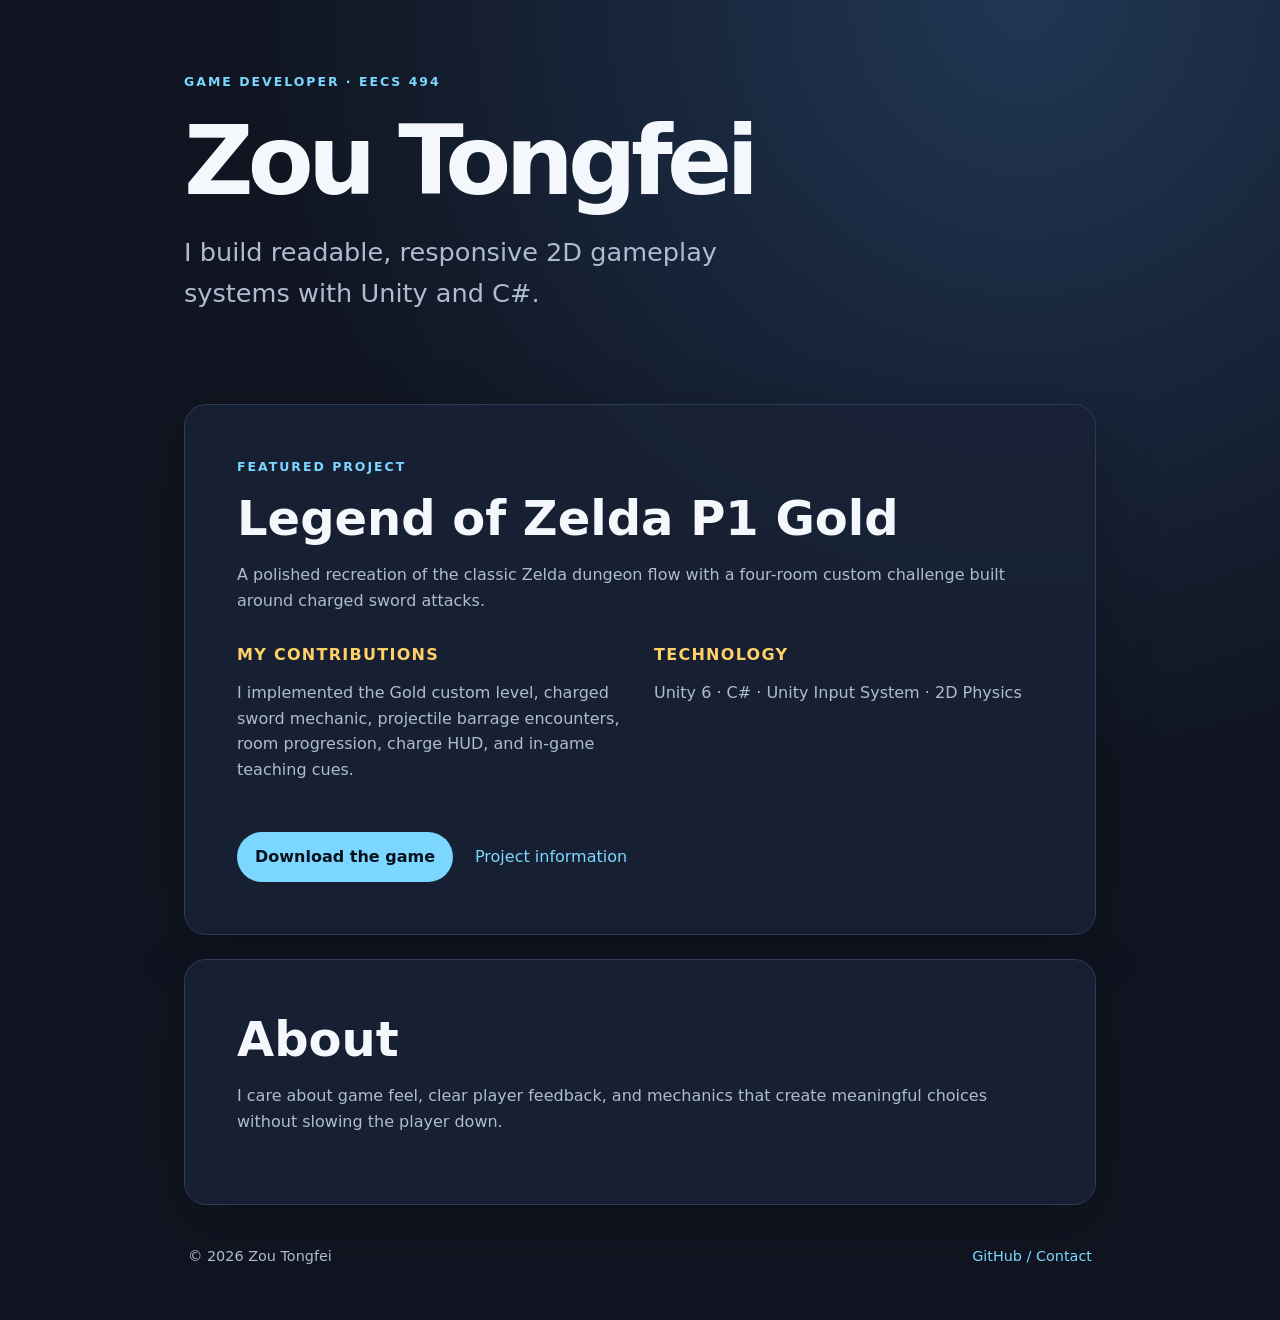
==== index.html @ 02316eb8 "Create Zelda P1 Gold portfolio site" ====
<!doctype html>
<html lang="en">
<head>
  <meta charset="utf-8">
  <meta name="viewport" content="width=device-width, initial-scale=1">
  <title>Zou Tongfei | Game Developer</title>
  <link rel="stylesheet" href="style.css">
</head>
<body>
  <main class="page">
    <header class="hero">
      <p class="eyebrow">GAME DEVELOPER · EECS 494</p>
      <h1>Zou Tongfei</h1>
      <p class="intro">I build readable, responsive 2D gameplay systems with Unity and C#.</p>
    </header>

    <section class="project">
      <p class="eyebrow">FEATURED PROJECT</p>
      <h2>Legend of Zelda P1 Gold</h2>
      <p>A polished recreation of the classic Zelda dungeon flow with a four-room custom challenge built around charged sword attacks.</p>
      <div class="grid">
        <div>
          <h3>My contributions</h3>
          <p>I implemented the Gold custom level, charged sword mechanic, projectile barrage encounters, room progression, charge HUD, and in-game teaching cues.</p>
        </div>
        <div>
          <h3>Technology</h3>
          <p>Unity 6 · C# · Unity Input System · 2D Physics</p>
        </div>
      </div>
      <div class="actions">
        <a class="button" href="https://github.com/yYuanDaD/zelda-p1-gold-build/releases">Download the game</a>
        <a class="text-link" href="https://github.com/yYuanDaD">Project information</a>
      </div>
    </section>

    <section class="about">
      <h2>About</h2>
      <p>I care about game feel, clear player feedback, and mechanics that create meaningful choices without slowing the player down.</p>
    </section>

    <footer>
      <span>© 2026 Zou Tongfei</span>
      <a href="https://github.com/yYuanDaD">GitHub / Contact</a>
    </footer>
  </main>
</body>
</html>
---- style.css ----
:root {
  color-scheme: dark;
  --bg: #101521;
  --panel: #182235;
  --line: #2d3b56;
  --text: #f4f7fb;
  --muted: #aebbd0;
  --accent: #7bd7ff;
  --accent-2: #ffd166;
}

* { box-sizing: border-box; }
body {
  margin: 0;
  background: radial-gradient(circle at 80% 0%, #203654 0, var(--bg) 46%);
  color: var(--text);
  font-family: Inter, ui-sans-serif, system-ui, -apple-system, "Segoe UI", sans-serif;
  line-height: 1.6;
}
.page { max-width: 960px; margin: 0 auto; padding: 72px 24px 36px; }
.hero { max-width: 700px; padding-bottom: 72px; }
.eyebrow { color: var(--accent); font-size: .78rem; font-weight: 800; letter-spacing: .16em; margin: 0 0 14px; }
h1, h2, h3 { line-height: 1.15; margin: 0 0 16px; }
h1 { font-size: clamp(3rem, 9vw, 6rem); letter-spacing: -.06em; }
h2 { font-size: clamp(2rem, 4vw, 3rem); }
h3 { color: var(--accent-2); font-size: 1rem; text-transform: uppercase; letter-spacing: .08em; }
p { color: var(--muted); margin: 0 0 18px; }
.intro { font-size: clamp(1.2rem, 2vw, 1.6rem); max-width: 600px; }
.project, .about { background: rgba(24, 34, 53, .88); border: 1px solid var(--line); border-radius: 22px; padding: clamp(24px, 5vw, 52px); margin-bottom: 24px; box-shadow: 0 18px 60px rgba(0,0,0,.22); }
.grid { display: grid; grid-template-columns: repeat(2, minmax(0, 1fr)); gap: 28px; margin: 32px 0; }
.actions { display: flex; align-items: center; gap: 22px; flex-wrap: wrap; }
.button { background: var(--accent); color: #07111d; padding: 12px 18px; border-radius: 999px; font-weight: 800; text-decoration: none; }
.text-link, footer a { color: var(--accent); text-decoration: none; }
.button:hover, .text-link:hover, footer a:hover { opacity: .8; }
footer { display: flex; justify-content: space-between; gap: 16px; padding: 16px 4px; color: var(--muted); font-size: .9rem; }
@media (max-width: 640px) { .page { padding-top: 42px; } .hero { padding-bottom: 42px; } .grid { grid-template-columns: 1fr; gap: 12px; } footer { flex-direction: column; } }
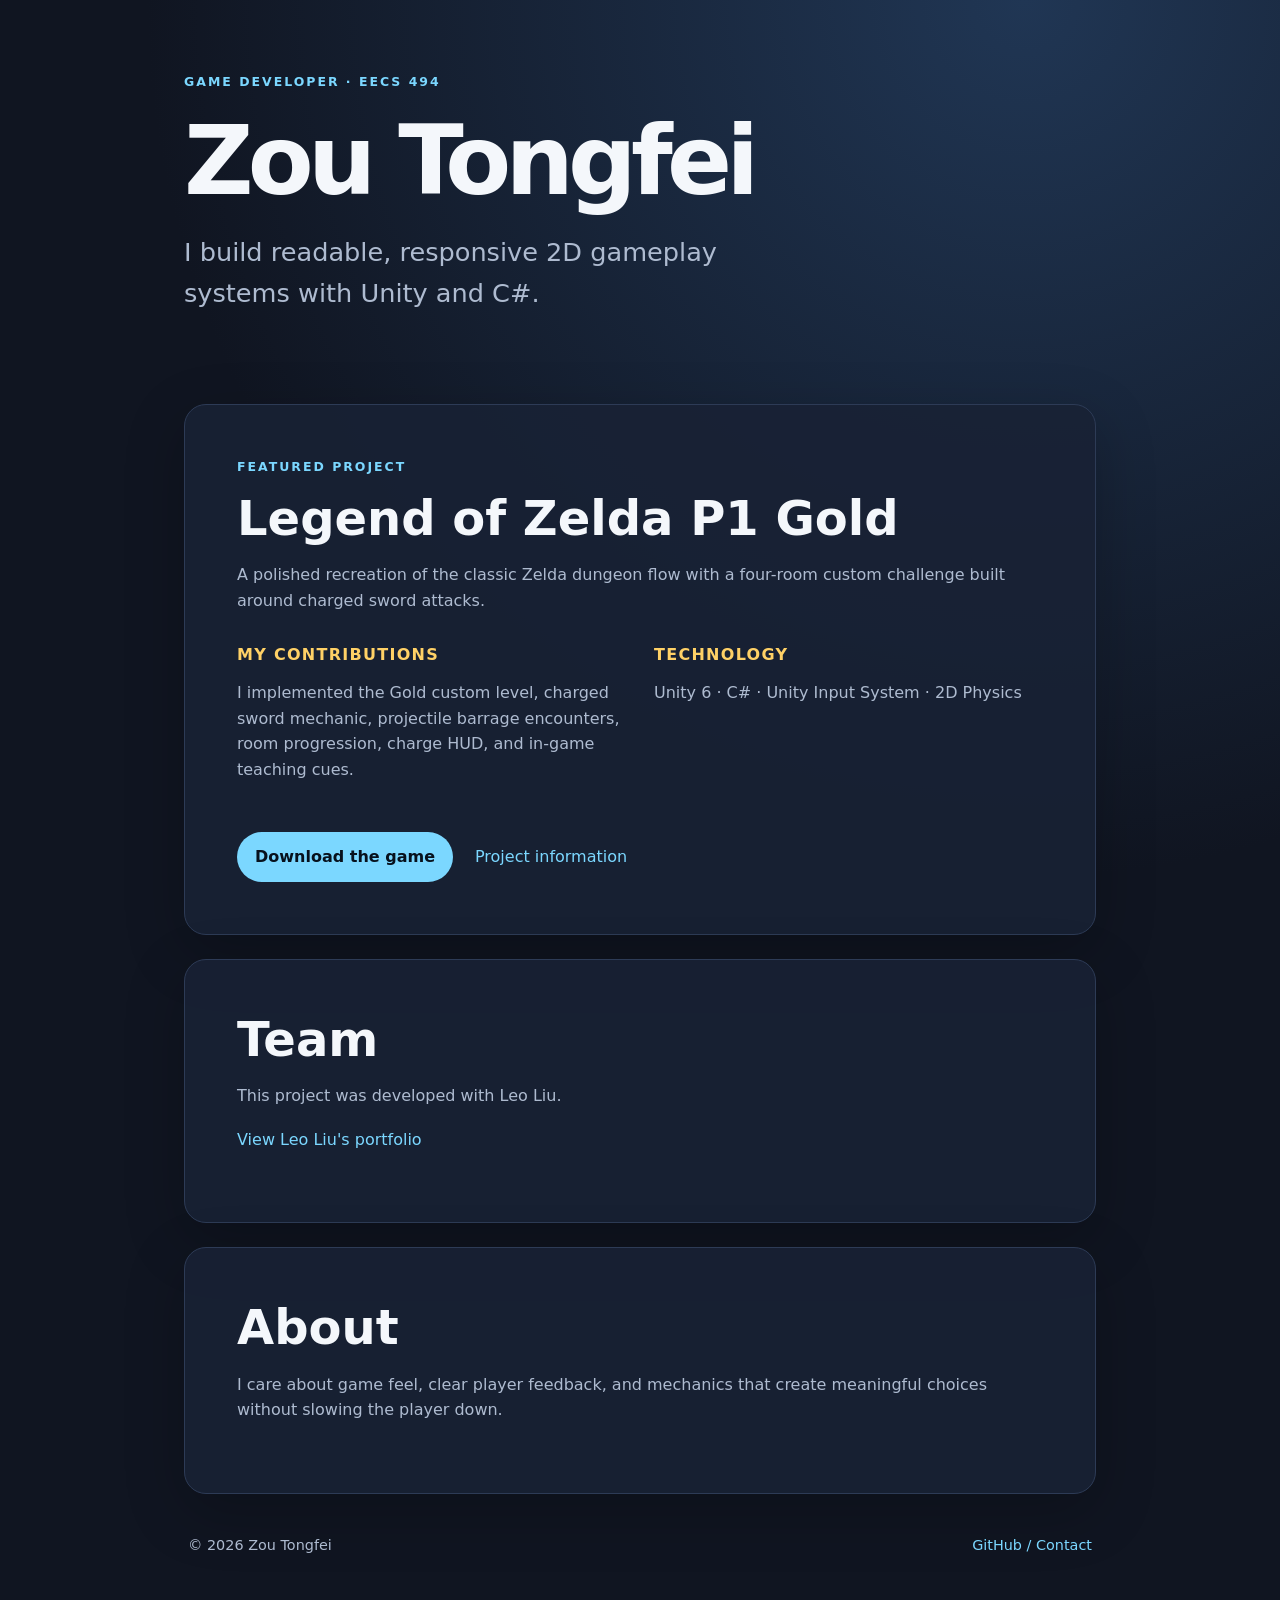
==== commit e812a275: "Add Leo Liu portfolio page" ====
--- a/index.html
+++ b/index.html
@@ -35,6 +35,11 @@
     </section>
 
     <section class="about">
+      <h2>Team</h2>
+      <p>This project was developed with Leo Liu.</p>
+      <p><a class="text-link" href="leo-liu.html">View Leo Liu's portfolio</a></p>
+    </section>
+    <section class="about">
       <h2>About</h2>
       <p>I care about game feel, clear player feedback, and mechanics that create meaningful choices without slowing the player down.</p>
     </section>
@@ -47,3 +52,4 @@
 </body>
 </html>
 
+
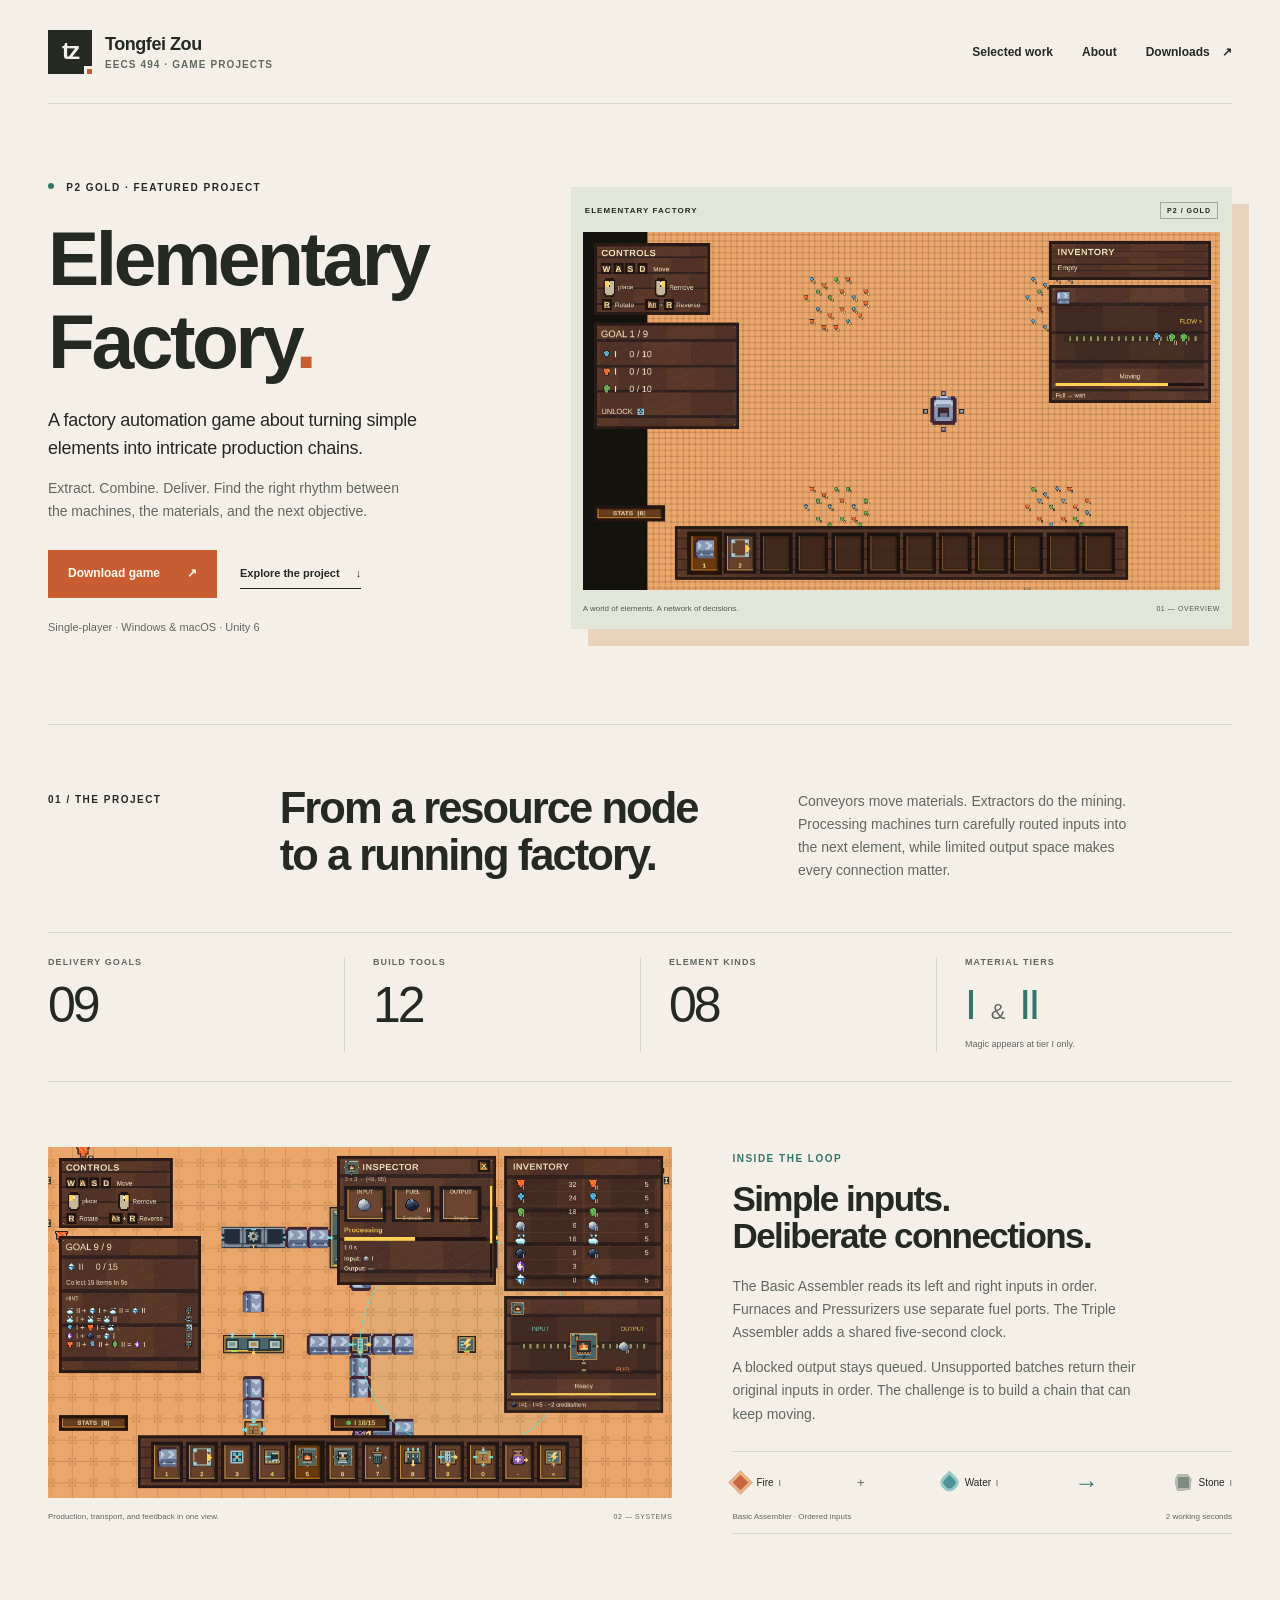
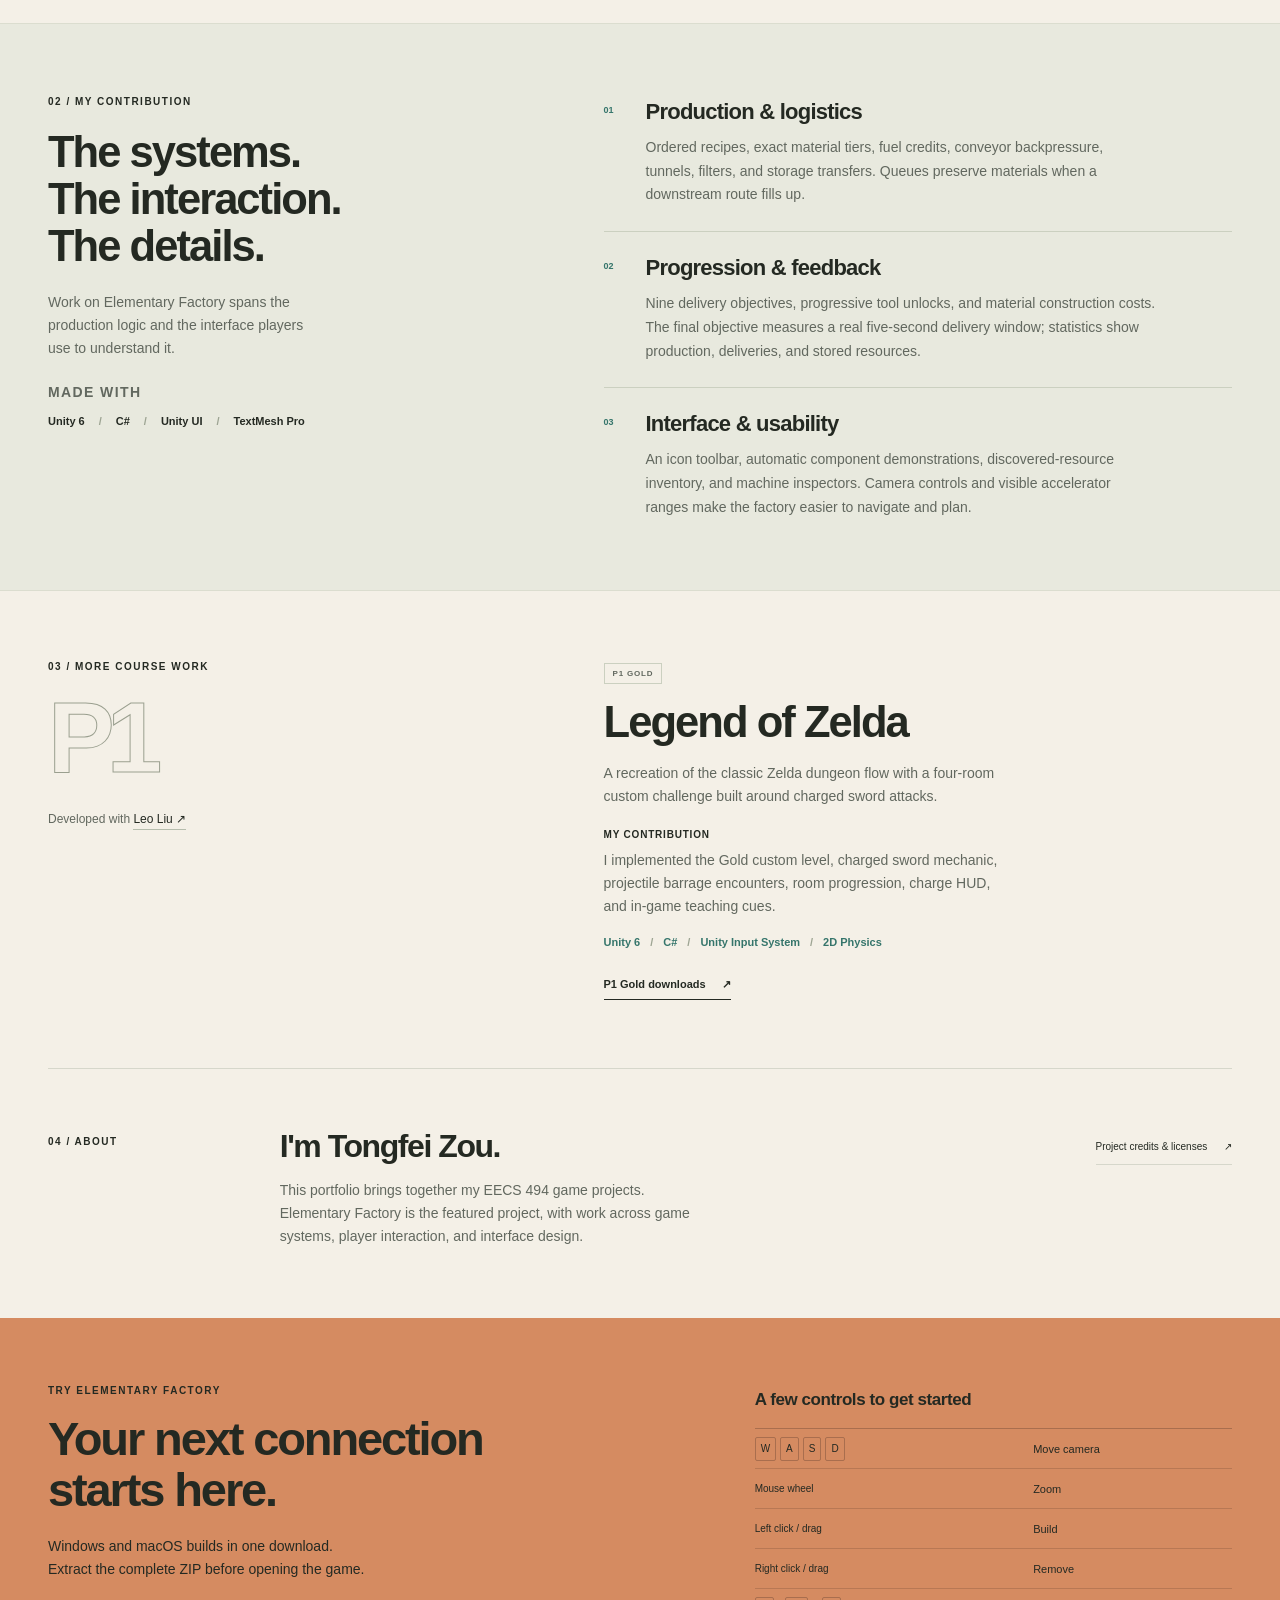
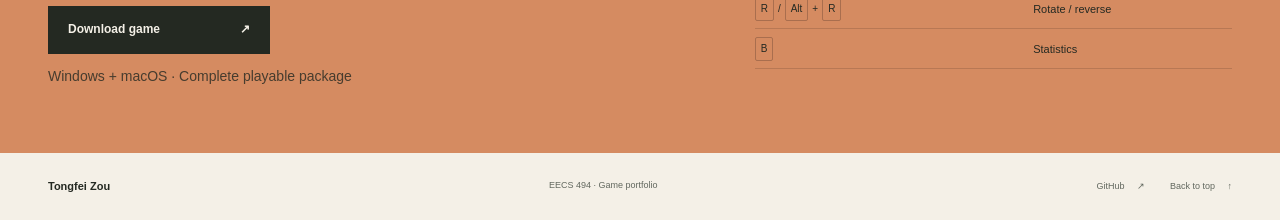
==== commit 2558ff1c: "Feature Elementary Factory with playable game downloads" ====
--- a/index.html
+++ b/index.html
@@ -3,53 +3,60 @@
 <head>
   <meta charset="utf-8">
   <meta name="viewport" content="width=device-width, initial-scale=1">
-  <title>Zou Tongfei | Game Developer</title>
-  <link rel="stylesheet" href="style.css">
+  <meta name="theme-color" content="#f4f0e7">
+  <meta name="description" content="Tongfei Zou's EECS 494 game portfolio. Explore Elementary Factory, a factory automation game about elements, production chains, and delivery goals.">
+  <title>Tongfei Zou — Game Projects</title>
+  <link rel="stylesheet" href="styles.css">
+  <script src="config.js" defer></script>
+  <script src="script.js" defer></script>
 </head>
 <body>
-  <main class="page">
-    <header class="hero">
-      <p class="eyebrow">GAME DEVELOPER · EECS 494</p>
-      <h1>Zou Tongfei</h1>
-      <p class="intro">I build readable, responsive 2D gameplay systems with Unity and C#.</p>
-    </header>
+  <a class="skip-link" href="#main">Skip to content</a>
+  <header class="site-header page-width">
+    <a class="identity" href="#top" aria-label="Tongfei Zou, home"><span class="identity-mark" aria-hidden="true">tz<span></span></span><span>Tongfei Zou<span class="identity-note">EECS 494 · Game projects</span></span></a>
+    <nav aria-label="Main navigation"><a href="#project">Selected work</a><a href="#about">About</a><a class="nav-download" href="#download">Downloads <span aria-hidden="true">↗</span></a></nav>
+  </header>
 
-    <section class="project">
-      <p class="eyebrow">FEATURED PROJECT</p>
-      <h2>Legend of Zelda P1 Gold</h2>
-      <p>A polished recreation of the classic Zelda dungeon flow with a four-room custom challenge built around charged sword attacks.</p>
-      <div class="grid">
-        <div>
-          <h3>My contributions</h3>
-          <p>I implemented the Gold custom level, charged sword mechanic, projectile barrage encounters, room progression, charge HUD, and in-game teaching cues.</p>
+  <main id="main">
+    <section class="hero page-width" id="top" aria-labelledby="game-title">
+      <div class="hero-copy">
+        <p class="eyebrow"><span class="status-dot" aria-hidden="true"></span> P2 Gold · Featured project</p>
+        <h1 id="game-title">Elementary<br>Factory<span class="orange">.</span></h1>
+        <p class="hero-intro">A factory automation game about turning simple elements into intricate production chains.</p>
+        <p class="hero-description">Extract. Combine. Deliver. Find the right rhythm between the machines, the materials, and the next objective.</p>
+        <div class="hero-actions"><a class="button button-primary is-pending" href="#download" data-config-link="elementaryDownload" aria-disabled="true"><span data-link-label>Download link pending</span><span aria-hidden="true">↗</span></a><a class="text-link" href="#project">Explore the project <span aria-hidden="true">↓</span></a></div>
+        <p class="platform-note">Single-player · Windows &amp; macOS · Unity 6</p>
+      </div>
+      <figure class="hero-visual">
+        <div class="visual-topline"><span>ELEMENTARY FACTORY</span><span class="visual-edition">P2 / GOLD</span></div>
+        <div class="image-frame hero-image-frame">
+          <img class="game-image" src="assets/elementary-factory-overview.png" alt="Elementary Factory's opening resource map and central warehouse" width="1600" height="900" fetchpriority="high">
+          <div class="image-placeholder" aria-hidden="true"><div class="placeholder-map"><i class="map-cluster map-cluster-a"></i><i class="map-cluster map-cluster-b"></i><i class="map-cluster map-cluster-c"></i><i class="map-belt map-belt-a"></i><i class="map-belt map-belt-b"></i><i class="map-machine map-machine-a"></i><i class="map-machine map-machine-b"></i><i class="map-warehouse"></i></div><span class="placeholder-label">Gameplay image pending</span></div>
         </div>
-        <div>
-          <h3>Technology</h3>
-          <p>Unity 6 · C# · Unity Input System · 2D Physics</p>
+        <figcaption><span>A world of elements. A network of decisions.</span><span aria-hidden="true">01 — OVERVIEW</span></figcaption>
+      </figure>
+    </section>
+
+    <section class="project-section page-width" id="project" aria-labelledby="project-title">
+      <div class="section-heading"><p class="eyebrow">01 / The project</p><h2 id="project-title">From a resource node<br>to a running factory.</h2><p>Conveyors move materials. Extractors do the mining. Processing machines turn carefully routed inputs into the next element, while limited output space makes every connection matter.</p></div>
+      <dl class="project-facts"><div><dt>Delivery goals</dt><dd>09</dd></div><div><dt>Build tools</dt><dd>12</dd></div><div><dt>Element kinds</dt><dd>08</dd></div><div class="tier-fact"><dt>Material tiers</dt><dd>I <span>&amp;</span> II</dd><p>Magic appears at tier I only.</p></div></dl>
+
+      <div class="systems-layout">
+        <figure class="detail-visual"><div class="image-frame detail-image-frame"><img class="game-image" src="assets/elementary-factory-detail.png" alt="Close view of Elementary Factory's machines, transport routes, and interface" width="1600" height="900" loading="lazy"><div class="image-placeholder detail-placeholder" aria-hidden="true"><div class="placeholder-detail"><span class="detail-track"></span><span class="detail-machine"></span><span class="detail-port detail-port-left"></span><span class="detail-port detail-port-right"></span><span class="detail-port detail-port-bottom"></span></div><span class="placeholder-label">Gameplay detail pending</span></div></div><figcaption><span>Production, transport, and feedback in one view.</span><span aria-hidden="true">02 — SYSTEMS</span></figcaption></figure>
+        <div class="systems-copy"><p class="eyebrow teal">Inside the loop</p><h3>Simple inputs.<br>Deliberate connections.</h3><p>The Basic Assembler reads its left and right inputs in order. Furnaces and Pressurizers use separate fuel ports. The Triple Assembler adds a shared five-second clock.</p><p>A blocked output stays queued. Unsupported batches return their original inputs in order. The challenge is to build a chain that can keep moving.</p>
+          <div class="recipe" role="img" aria-label="Basic Assembler recipe: Fire tier I on the left plus Water tier I on the right produces Stone tier I in two working seconds"><div class="recipe-elements"><span class="element"><i class="element-symbol fire" aria-hidden="true"></i><span>Fire <b>I</b></span></span><span class="recipe-plus" aria-hidden="true">+</span><span class="element"><i class="element-symbol water" aria-hidden="true"></i><span>Water <b>I</b></span></span><span class="recipe-arrow" aria-hidden="true">→</span><span class="element"><i class="element-symbol stone" aria-hidden="true"></i><span>Stone <b>I</b></span></span></div><div class="recipe-note"><span>Basic Assembler · Ordered inputs</span><span>2 working seconds</span></div></div>
         </div>
-      </div>
-      <div class="actions">
-        <a class="button" href="https://github.com/yYuanDaD/zelda-p1-gold-build/releases">Download the game</a>
-        <a class="text-link" href="https://github.com/yYuanDaD">Project information</a>
       </div>
     </section>
 
-    <section class="about">
-      <h2>Team</h2>
-      <p>This project was developed with Leo Liu.</p>
-      <p><a class="text-link" href="leo-liu.html">View Leo Liu's portfolio</a></p>
-    </section>
-    <section class="about">
-      <h2>About</h2>
-      <p>I care about game feel, clear player feedback, and mechanics that create meaningful choices without slowing the player down.</p>
-    </section>
+    <section class="contributions-section" aria-labelledby="contribution-title"><div class="page-width contributions-layout"><div class="contribution-intro"><p class="eyebrow">02 / My contribution</p><h2 id="contribution-title">The systems.<br>The interaction.<br>The details.</h2><p>Work on Elementary Factory spans the production logic and the interface players use to understand it.</p><p class="stack-label">Made with</p><ul class="technology-list" aria-label="Technologies"><li>Unity 6</li><li>C#</li><li>Unity UI</li><li>TextMesh Pro</li></ul></div><div class="contribution-list"><article><span class="contribution-number" aria-hidden="true">01</span><div><h3>Production &amp; logistics</h3><p>Ordered recipes, exact material tiers, fuel credits, conveyor backpressure, tunnels, filters, and storage transfers. Queues preserve materials when a downstream route fills up.</p></div></article><article><span class="contribution-number" aria-hidden="true">02</span><div><h3>Progression &amp; feedback</h3><p>Nine delivery objectives, progressive tool unlocks, and material construction costs. The final objective measures a real five-second delivery window; statistics show production, deliveries, and stored resources.</p></div></article><article><span class="contribution-number" aria-hidden="true">03</span><div><h3>Interface &amp; usability</h3><p>An icon toolbar, automatic component demonstrations, discovered-resource inventory, and machine inspectors. Camera controls and visible accelerator ranges make the factory easier to navigate and plan.</p></div></article></div></div></section>
 
-    <footer>
-      <span>© 2026 Zou Tongfei</span>
-      <a href="https://github.com/yYuanDaD">GitHub / Contact</a>
-    </footer>
+    <section class="secondary-project page-width" id="p1" aria-labelledby="p1-title"><div class="secondary-index"><p class="eyebrow">03 / More course work</p><span class="outline-number" aria-hidden="true">P1</span><p class="collaboration-note">Developed with <a href="leo-liu.html">Leo Liu <span aria-hidden="true">↗</span></a></p></div><div class="secondary-copy"><span class="project-label">P1 Gold</span><h2 id="p1-title">Legend of Zelda</h2><p>A recreation of the classic Zelda dungeon flow with a four-room custom challenge built around charged sword attacks.</p><p class="p1-contribution"><strong>My contribution</strong>I implemented the Gold custom level, charged sword mechanic, projectile barrage encounters, room progression, charge HUD, and in-game teaching cues.</p><ul class="technology-list" aria-label="P1 technologies"><li>Unity 6</li><li>C#</li><li>Unity Input System</li><li>2D Physics</li></ul><a class="text-link is-pending" href="#p1" data-config-link="p1Download" aria-disabled="true"><span data-link-label>P1 build link pending</span><span aria-hidden="true">↗</span></a></div></section>
+
+    <section class="about-section page-width" id="about" aria-labelledby="about-title"><p class="eyebrow">04 / About</p><div><h2 id="about-title">I'm Tongfei Zou.</h2><p>This portfolio brings together my EECS 494 game projects. Elementary Factory is the featured project, with work across game systems, player interaction, and interface design.</p></div><a class="credits-link" href="credits.txt" data-config-link="creditsUrl">Project credits &amp; licenses <span aria-hidden="true">↗</span></a></section>
+
+    <section class="download-section" id="download" aria-labelledby="download-title"><div class="page-width download-layout"><div class="download-copy"><p class="eyebrow">Try Elementary Factory</p><h2 id="download-title">Your next connection<br>starts here.</h2><p>Windows and macOS builds in one download.<br>Extract the complete ZIP before opening the game.</p><a class="button button-dark is-pending" href="#download" data-config-link="elementaryDownload" aria-disabled="true"><span data-link-label>Download link pending</span><span aria-hidden="true">↗</span></a><p class="download-status" id="download-status" role="status">The public download link is being prepared.</p></div><div class="controls"><h3>A few controls to get started</h3><dl><div><dt><kbd>W</kbd><kbd>A</kbd><kbd>S</kbd><kbd>D</kbd></dt><dd>Move camera</dd></div><div><dt>Mouse wheel</dt><dd>Zoom</dd></div><div><dt>Left click / drag</dt><dd>Build</dd></div><div><dt>Right click / drag</dt><dd>Remove</dd></div><div><dt><kbd>R</kbd> / <kbd>Alt</kbd> + <kbd>R</kbd></dt><dd>Rotate / reverse</dd></div><div><dt><kbd>B</kbd></dt><dd>Statistics</dd></div></dl></div></div></section>
   </main>
+  <footer class="site-footer page-width"><span>Tongfei Zou</span><span>EECS 494 · Game portfolio</span><div class="footer-links"><a href="https://github.com/yYuanDaD">GitHub <span aria-hidden="true">↗</span></a><a href="#top">Back to top <span aria-hidden="true">↑</span></a></div></footer>
 </body>
 </html>
-
-
--- a/styles.css
+++ b/styles.css
@@ -0,0 +1,3 @@
+:root{--paper:#f4f0e7;--ink:#242922;--muted:#62685f;--orange:#c95d32;--orange-light:#e9a377;--teal:#35756b;--line:#d6d7cb;--font:"Segoe UI",Arial,Helvetica,sans-serif}*{box-sizing:border-box}html{scroll-behavior:smooth;scroll-padding-top:28px}body{margin:0;background:var(--paper);color:var(--ink);font-family:var(--font);-webkit-font-smoothing:antialiased}a{color:inherit;text-decoration:none}button,a{-webkit-tap-highlight-color:transparent}a:focus-visible{outline:3px solid var(--teal);outline-offset:6px}p{margin:0;line-height:1.65}h1,h2,h3{margin:0;font-weight:650;line-height:1.08;letter-spacing:-.045em}h1{font-size:clamp(54px,6vw,88px)}h2{font-size:clamp(32px,3.4vw,48px)}h3{font-size:26px}figure,dl{margin:0}img{max-width:100%}.page-width{width:min(1240px,calc(100% - 96px));margin-inline:auto}.skip-link{position:fixed;top:12px;left:12px;z-index:20;background:var(--ink);color:var(--paper);padding:12px 18px;transform:translateY(-180%)}.skip-link:focus{transform:translateY(0)}.site-header{min-height:104px;display:flex;align-items:center;justify-content:space-between;border-bottom:1px solid var(--line);gap:30px}.identity{display:flex;align-items:center;gap:13px;font-size:18px;font-weight:650;letter-spacing:-.025em}.identity-mark{display:grid;place-items:center;position:relative;width:44px;height:44px;background:var(--ink);color:var(--paper);font-size:24px;letter-spacing:-.085em;padding-bottom:2px}.identity-mark>span{position:absolute;right:-3px;bottom:-3px;width:11px;height:11px;background:var(--orange);border:3px solid var(--paper)}.identity-note{display:block;font-size:10px;letter-spacing:.11em;text-transform:uppercase;color:var(--muted);font-weight:550;margin-top:4px}.site-header nav{display:flex;gap:29px;align-items:center;font-size:12px;font-weight:600}.site-header nav a{padding-block:12px}.site-header nav a:hover,.text-link:hover,.credits-link:hover{color:var(--orange)}.nav-download span{margin-left:9px}.eyebrow{text-transform:uppercase;font-size:10px;letter-spacing:.15em;font-weight:700;line-height:1.5}.orange{color:var(--orange)}.teal{color:var(--teal)}.status-dot{display:inline-block;width:6px;height:6px;margin-right:8px;background:var(--teal);border-radius:50%;vertical-align:2px}.hero{display:grid;grid-template-columns:.84fr 1.16fr;gap:44px;align-items:center;padding-block:76px 88px}.hero-copy .eyebrow{margin-bottom:22px}.hero-intro{font-size:18px;line-height:1.55;max-width:380px;margin-top:24px;letter-spacing:-.015em}.hero-description{font-size:13px;max-width:355px;color:var(--muted);margin-top:14px}.hero-actions{display:flex;align-items:center;gap:23px;flex-wrap:wrap;margin-top:27px}.button{display:inline-flex;justify-content:space-between;align-items:center;gap:27px;min-height:48px;padding:14px 20px;font-size:12px;font-weight:650;line-height:1.3;transition:background .15s,transform .15s}.button:hover{transform:translateY(-2px)}.button-primary{background:var(--orange);color:#fff9f0}.button-primary:hover{background:#af4d26}.button-dark{background:var(--ink);color:var(--paper)}.button-dark:hover{background:#3b4338}.text-link{display:inline-flex;align-items:center;gap:16px;font-size:11px;font-weight:650;line-height:1.5;border-bottom:1px solid currentColor;padding-block:6px}.platform-note{color:var(--muted);font-size:10px;margin-top:20px}.hero-visual{position:relative;padding:12px 12px 0;background:#e2e6d8;box-shadow:17px 17px 0 #ead3bc}.visual-topline{display:flex;justify-content:space-between;gap:12px;font-size:8px;font-weight:700;letter-spacing:.13em;align-items:center;padding:3px 2px 13px}.visual-edition{border:1px solid #a1a99a;padding:4px 6px;font-size:7px}.image-frame{position:relative;aspect-ratio:16/9;overflow:hidden;background:#bdc49c}.game-image{display:block;position:absolute;inset:0;width:100%;height:100%;object-fit:cover;visibility:hidden}.image-frame.is-loaded .game-image{visibility:visible}.image-frame.is-loaded .image-placeholder{display:none}.image-placeholder{position:absolute;inset:0;display:grid;place-items:center;background-color:#a7b07f;background-image:linear-gradient(#ffffff0d 1px,transparent 1px),linear-gradient(90deg,#ffffff0d 1px,transparent 1px);background-size:20px 20px}.placeholder-label{position:absolute;left:50%;bottom:20px;transform:translateX(-50%);padding:6px 11px;background:#f4f0e7ec;color:#49503d;font-size:9px;letter-spacing:.03em;white-space:nowrap}.placeholder-map{position:absolute;inset:0;opacity:.8}.placeholder-map i{display:block;position:absolute}.map-cluster{width:10%;height:16%;box-shadow:12px 8px 0 -2px currentColor,-11px 11px 0 -4px currentColor,8px -8px 0 -3px currentColor;background:currentColor;opacity:.5}.map-cluster-a{left:12%;top:15%;color:#c1774b}.map-cluster-b{left:70%;top:20%;color:#5a8b91}.map-cluster-c{left:23%;top:65%;color:#738d58}.map-belt{border:9px solid #727455;box-shadow:inset 0 0 0 2px #b8af78}.map-belt-a{top:27%;left:20%;width:34%;height:32%;border-right:0;border-top:0}.map-belt-b{top:28%;right:24%;width:28%;height:23%;border-left:0;border-bottom:0}.map-machine{width:10%;height:14%;top:42%;background:#d9d2a8;outline:4px solid #77785e;box-shadow:inset 0 0 0 4px #b7ab77}.map-machine-a{left:42%}.map-machine-b{right:23%;top:23%}.map-warehouse{left:58%;top:52%;width:14%;height:22%;background:#9d9470;outline:5px solid #757457;box-shadow:inset 0 0 0 5px #d0c492}figcaption{display:flex;justify-content:space-between;gap:20px;font-size:8px;color:var(--muted);padding-block:13px;line-height:1.6}.hero-visual figcaption{color:#515b4b}figcaption>span:last-child{font-size:7px;letter-spacing:.08em;white-space:nowrap}.project-section{padding-block:60px 86px;border-top:1px solid var(--line)}.section-heading{display:grid;grid-template-columns:.46fr 1.12fr 1fr;gap:32px;align-items:start}.section-heading>.eyebrow{padding-top:7px}.section-heading>p:last-child{max-width:350px;font-size:13px;color:var(--muted);padding-top:5px}.project-facts{display:grid;grid-template-columns:repeat(4,1fr);margin-block:50px 65px;padding-block:24px 29px;border-block:1px solid var(--line)}.project-facts>div{padding-left:28px;border-left:1px solid var(--line)}.project-facts>div:first-child{padding-left:0;border-left:0}.project-facts dt{font-size:9px;text-transform:uppercase;letter-spacing:.12em;color:var(--muted);font-weight:650}.project-facts dd{font-size:50px;line-height:1;letter-spacing:-.06em;margin:13px 0 0}.project-facts .tier-fact dd{font-size:43px;line-height:1.16;color:var(--teal)}.tier-fact dd span{font-size:22px;color:var(--muted);padding-inline:7px;font-weight:400}.tier-fact p{font-size:9px;margin-top:7px;color:var(--muted)}.systems-layout{display:grid;grid-template-columns:1.25fr 1fr;gap:60px;align-items:center}.detail-placeholder{background-color:#777f65}.placeholder-detail{position:relative;width:80%;height:70%;opacity:.6}.detail-track{position:absolute;left:0;right:0;top:42%;height:25%;background:repeating-linear-gradient(90deg,#beb68f 0 10px,#7b785c 10px 17px);border-block:6px solid #5a5f49}.detail-machine{position:absolute;width:40%;height:70%;left:30%;top:20%;background:#a7b0a4;outline:5px solid #404e47;box-shadow:inset 0 0 0 8px #64756c}.detail-machine:after{content:"";position:absolute;left:37%;top:30%;width:25%;aspect-ratio:1;background:#4a5a50;border:8px solid #d0c591;transform:rotate(45deg)}.detail-port{position:absolute;width:12%;height:22%;background:#304c46;border:4px solid #8bada1;top:43%}.detail-port-left{left:23%}.detail-port-right{right:23%}.detail-port-bottom{left:44%;top:81%;height:16%;background:#9d663c;border-color:#c9925e}.systems-copy>.eyebrow{margin-bottom:14px}.systems-copy h3{font-size:35px;margin-bottom:20px}.systems-copy>p:not(.eyebrow){color:var(--muted);font-size:12px;margin-top:12px;max-width:410px}.recipe{margin-top:25px;border-block:1px solid var(--line);padding-block:17px 12px}.recipe-elements{display:flex;align-items:center;justify-content:space-between;gap:8px}.element{display:flex;align-items:center;gap:7px;font-size:10px;white-space:nowrap}.element b{font-size:9px;font-weight:500;color:var(--muted);margin-left:2px}.element-symbol{display:block;width:17px;height:17px;transform:rotate(45deg);border:3px solid #eab389;background:#c46640}.element-symbol.water{border-color:#99c8c8;background:#4d9298;border-radius:0 7px 7px 7px}.element-symbol.stone{border-color:#b9bdb0;background:#7e8b80;transform:none;clip-path:polygon(18% 0,78% 0,100% 28%,92% 90%,16% 100%,0 37%)}.recipe-plus{color:var(--muted);font-size:13px}.recipe-arrow{color:var(--teal);font-size:24px}.recipe-note{margin-top:15px;display:flex;justify-content:space-between;gap:12px;color:var(--muted);font-size:8px}.contributions-section{background:#e8e9de;border-block:1px solid #dbddcf;padding-block:70px}.contributions-layout{display:grid;grid-template-columns:1fr 1.35fr;gap:90px}.contribution-intro h2{margin-top:20px}.contribution-intro>p:not(.eyebrow){font-size:12px;color:var(--muted);max-width:280px;margin-top:21px}.contribution-intro .stack-label{font-size:9px;text-transform:uppercase;letter-spacing:.1em;font-weight:650;margin-top:32px}.technology-list{display:flex;list-style:none;flex-wrap:wrap;gap:6px 14px;margin:11px 0 0;padding:0;font-size:11px;font-weight:600}.technology-list li+li:before{content:"/";color:#9da493;margin-right:14px}.contribution-list article{display:grid;grid-template-columns:26px 1fr;gap:16px;padding-block:24px;border-top:1px solid #cbd0c0}.contribution-list article:first-child{padding-top:6px;border-top:0}.contribution-list article:last-child{padding-bottom:0}.contribution-number{font-size:9px;color:var(--teal);font-weight:700;padding-top:5px}.contribution-list h3{font-size:22px;letter-spacing:-.035em;margin-bottom:12px}.contribution-list p{font-size:12px;color:var(--muted);line-height:1.7;max-width:510px}.secondary-project{display:grid;grid-template-columns:1fr 1.35fr;gap:90px;padding-block:68px;border-bottom:1px solid var(--line)}.outline-number{display:block;margin-top:13px;font-size:100px;font-weight:700;letter-spacing:-.08em;line-height:1;color:transparent;-webkit-text-stroke:1px #9a9f8f}.secondary-copy{padding-top:3px}.project-label{display:inline-block;font-size:8px;letter-spacing:.1em;text-transform:uppercase;font-weight:650;padding:5px 8px;color:var(--muted);border:1px solid #cbd0c0}.secondary-copy h2{margin-top:15px}.secondary-copy p{font-size:12px;color:var(--muted);max-width:410px;margin-top:16px}.secondary-copy a{margin-top:18px}.about-section{display:grid;grid-template-columns:.46fr 1.12fr 1fr;gap:32px;padding-block:60px 70px;align-items:start}.about-section>.eyebrow{padding-top:5px}.about-section h2{font-size:32px}.about-section p:not(.eyebrow){font-size:12px;color:var(--muted);margin-top:15px;max-width:430px}.credits-link{justify-self:end;font-size:10px;padding:10px 0;border-bottom:1px solid var(--line);line-height:1.5}.credits-link span{margin-left:14px}.download-section{background:#d58b61;padding-block:65px}.download-layout{display:grid;grid-template-columns:1fr .8fr;gap:110px}.download-copy h2{font-size:47px;margin-block:16px 20px}.download-copy>p:not(.eyebrow){font-size:12px}.download-copy>.button{margin-top:24px;min-width:222px}.download-copy .download-status{font-size:9px;opacity:.8;margin-top:11px}.controls{padding-top:8px}.controls h3{font-size:17px;letter-spacing:-.025em;margin-bottom:19px}.controls dl{border-top:1px solid #a96e4e}.controls dl>div{display:grid;grid-template-columns:1.3fr 1fr;align-items:center;gap:20px;min-height:40px;border-bottom:1px solid #b87854;font-size:11px}.controls dd{margin:0}.controls dt{display:flex;align-items:center;gap:4px;font-size:10px}kbd{font:inherit;min-width:18px;line-height:22px;text-align:center;display:inline-block;border:1px solid #a96e4e;padding-inline:5px;border-radius:2px}.site-footer{display:flex;justify-content:space-between;gap:20px;padding-block:25px;font-size:9px;color:var(--muted);line-height:1.6}.site-footer>span:first-child{font-weight:650;color:var(--ink);font-size:11px}.site-footer a:hover{color:var(--orange)}.site-footer a span{margin-left:10px}.is-pending{cursor:default}.button.is-pending{background:#875d46}.button.is-pending:hover{transform:none}.text-link.is-pending{color:var(--muted)}
+@media(min-width:1500px){.hero{gap:74px}.hero-visual{box-shadow:21px 21px 0 #ead3bc}.hero{padding-block:95px 105px}}@media(max-width:1100px){.page-width{width:calc(100% - 64px)}.hero{gap:30px;grid-template-columns:1fr 1.08fr;padding-block:64px 75px}h1{font-size:62px}.hero-intro{font-size:16px}.hero-actions{gap:17px}.hero-description{font-size:12px}.hero-visual{padding:10px 10px 0;box-shadow:12px 12px 0 #ead3bc}.visual-topline{font-size:7px}.hero-visual figcaption>span:last-child{display:none}.section-heading,.about-section{grid-template-columns:.38fr 1.1fr 1fr;gap:25px}.systems-layout{gap:35px}.systems-copy h3{font-size:30px}.contributions-layout,.secondary-project{gap:60px}.download-layout{gap:65px}.download-copy h2{font-size:43px}}@media(max-width:800px){.hero{grid-template-columns:1fr;gap:38px;padding-block:42px 60px}.hero-copy{max-width:640px}.hero-copy h1{font-size:76px}.hero-intro{max-width:520px;font-size:19px;margin-top:20px}.hero-description{max-width:500px;font-size:13px}.hero-actions{margin-top:22px}.hero-visual{max-width:680px}.hero-visual figcaption>span:last-child{display:block}.section-heading{grid-template-columns:1fr 1fr;gap:20px 30px}.section-heading>.eyebrow{grid-column:1/-1;padding-top:0}.section-heading>p:last-child{font-size:12px}.project-facts{margin-block:35px 45px}.project-facts>div{padding-left:20px}.project-facts dd{font-size:42px}.project-facts .tier-fact dd{font-size:36px}.tier-fact p{max-width:95px}.systems-layout{grid-template-columns:1fr;gap:27px}.systems-copy{display:grid;grid-template-columns:1fr 1fr;gap:12px 30px}.systems-copy>.eyebrow{grid-column:1/-1;margin-bottom:0}.systems-copy h3{grid-row:2/4;margin-bottom:0;font-size:33px}.systems-copy>p:not(.eyebrow){margin-top:0}.recipe{grid-column:1/-1;max-width:520px;width:100%;margin-top:8px}.contributions-layout,.secondary-project{grid-template-columns:1fr 1.2fr;gap:35px}.contribution-intro h2{font-size:33px}.contribution-list h3{font-size:20px}.contribution-list article{gap:10px}.technology-list{max-width:220px}.about-section{grid-template-columns:1fr 2fr;gap:20px 30px}.credits-link{grid-column:2;justify-self:start;padding-top:0}.download-layout{gap:40px;grid-template-columns:1fr 1fr}.download-copy h2{font-size:37px}.controls h3{font-size:16px}.controls dl>div{gap:10px}.controls dt{font-size:9px}}@media(max-width:560px){.page-width{width:calc(100% - 40px)}.site-header{min-height:90px;gap:15px;align-items:flex-start;padding-block:21px}.identity{font-size:15px;gap:10px}.identity-mark{width:35px;height:35px;font-size:21px}.identity-note{font-size:8px;letter-spacing:.07em}.site-header nav{font-size:10px;gap:14px;margin-top:4px}.site-header nav a{padding-block:4px}.site-header nav a:nth-child(2){display:none}.nav-download span{margin-left:3px}.hero{padding-block:37px 47px;gap:31px}.hero-copy .eyebrow{font-size:9px;margin-bottom:19px}.hero-copy h1{font-size:clamp(54px,14vw,74px)}.hero-intro{font-size:17px;max-width:350px}.hero-description{font-size:12px;margin-top:12px}.hero-actions{gap:17px;margin-top:22px}.button{font-size:11px;padding:13px 16px;gap:20px;min-height:46px}.text-link{font-size:10px}.platform-note{font-size:9px;margin-top:16px}.hero-visual{box-shadow:7px 8px 0 #ead3bc;padding:8px 8px 0}.visual-topline{font-size:6px;padding-block:1px 9px}.visual-edition{font-size:6px;padding:3px 5px}.hero-visual figcaption>span:last-child{display:none}figcaption{font-size:7px;padding-block:10px}.placeholder-label{font-size:8px;bottom:12px}.map-belt{border-width:6px}.map-machine{outline-width:2px}.map-warehouse{outline-width:3px}.project-section{padding-block:35px 45px}.section-heading{grid-template-columns:1fr;gap:15px}.section-heading h2{font-size:32px}.section-heading>p:last-child{padding-top:0;max-width:100%;font-size:12px}.project-facts{grid-template-columns:1fr 1fr;margin-block:27px 32px;padding-block:0;border-bottom:0}.project-facts>div{padding:20px 0;border-bottom:1px solid var(--line);border-left:0}.project-facts>div:nth-child(2n){padding-left:20px;border-left:1px solid var(--line)}.project-facts dd{font-size:43px;margin-top:9px}.project-facts dt{font-size:8px}.project-facts .tier-fact dd{font-size:34px}.tier-fact p{max-width:none;font-size:8px;margin-top:4px}.systems-layout{gap:22px}.systems-copy{display:block}.systems-copy>.eyebrow{margin-bottom:11px}.systems-copy h3{font-size:30px;margin-bottom:14px}.systems-copy>p:not(.eyebrow){font-size:12px;margin-top:12px}.recipe{margin-top:23px}.recipe-note{font-size:7px}.contributions-section{padding-block:39px}.contributions-layout{grid-template-columns:1fr;gap:31px}.contribution-intro h2{font-size:33px;margin-top:13px}.contribution-intro>p:not(.eyebrow){max-width:100%;margin-top:17px}.contribution-intro .stack-label{margin-top:20px}.technology-list{max-width:none;font-size:10px}.contribution-list h3{font-size:21px}.contribution-list article{grid-template-columns:22px 1fr;padding-block:23px}.secondary-project{padding-block:37px;grid-template-columns:1fr;gap:20px}.secondary-index{display:flex;align-items:center;justify-content:space-between;gap:20px}.outline-number{font-size:58px;margin-top:0;line-height:.85}.secondary-copy h2{font-size:35px;margin-top:12px}.secondary-copy p{font-size:12px}.about-section{grid-template-columns:1fr;padding-block:35px 40px;gap:14px}.about-section h2{font-size:31px}.about-section p:not(.eyebrow){margin-top:12px}.credits-link{grid-column:1;padding-top:5px;justify-self:start}.download-section{padding-block:37px}.download-layout{grid-template-columns:1fr;gap:35px}.download-copy h2{font-size:37px;margin-block:14px 17px}.download-copy>.button{margin-top:20px}.controls{padding-top:0}.controls h3{font-size:16px}.controls dl>div{min-height:41px;font-size:11px;grid-template-columns:1.2fr 1fr}.controls dt{font-size:10px}.site-footer{display:grid;grid-template-columns:1fr auto;gap:7px 15px;padding-block:21px}.site-footer>span:nth-child(2){grid-column:1;grid-row:2;font-size:8px}.site-footer>.footer-links{grid-column:2;grid-row:1/3;align-self:center;font-size:9px}}@media(prefers-reduced-motion:reduce){html{scroll-behavior:auto}.button{transition:none}.button:hover{transform:none}}
+.collaboration-note{font-size:11px;color:var(--muted);margin-top:23px}.collaboration-note a{border-bottom:1px solid #b6bdad;padding-bottom:3px;color:var(--ink)}.collaboration-note a:hover{color:var(--orange)}.secondary-copy .p1-contribution{margin-top:19px}.p1-contribution strong{display:block;color:var(--ink);font-weight:650;margin-bottom:6px;font-size:10px;text-transform:uppercase;letter-spacing:.08em}.secondary-copy .technology-list{font-size:9px;color:var(--teal);gap:6px 10px;margin-top:18px}.secondary-copy .technology-list li+li:before{margin-right:10px}.secondary-copy>.text-link{margin-top:22px}.footer-links{display:flex;gap:25px;align-items:center}@media(max-width:800px){.secondary-copy .technology-list{max-width:none}}@media(max-width:560px){.secondary-index{flex-wrap:wrap}.collaboration-note{width:100%;margin-top:0}.footer-links{gap:16px}.site-footer .footer-links a{font-size:8px}}.hero-description,.section-heading>p:last-child,.systems-copy>p:not(.eyebrow),.contribution-intro>p:not(.eyebrow),.contribution-list p,.secondary-copy p,.about-section p:not(.eyebrow),.download-copy>p:not(.eyebrow){font-size:14px}.contribution-intro .stack-label{font-size:10px}.download-copy .download-status{font-size:11px}.platform-note{font-size:11px}.collaboration-note{font-size:12px}.secondary-copy .technology-list{font-size:11px}@media(max-width:560px){.hero-description,.section-heading>p:last-child,.systems-copy>p:not(.eyebrow),.contribution-intro>p:not(.eyebrow),.contribution-list p,.secondary-copy p,.about-section p:not(.eyebrow),.download-copy>p:not(.eyebrow){font-size:14px}.download-copy .download-status{font-size:11px}.contribution-intro .stack-label{font-size:10px}.platform-note{font-size:10px}.collaboration-note{font-size:12px}}@media(max-width:380px){.site-header nav>a:first-child{display:none}}
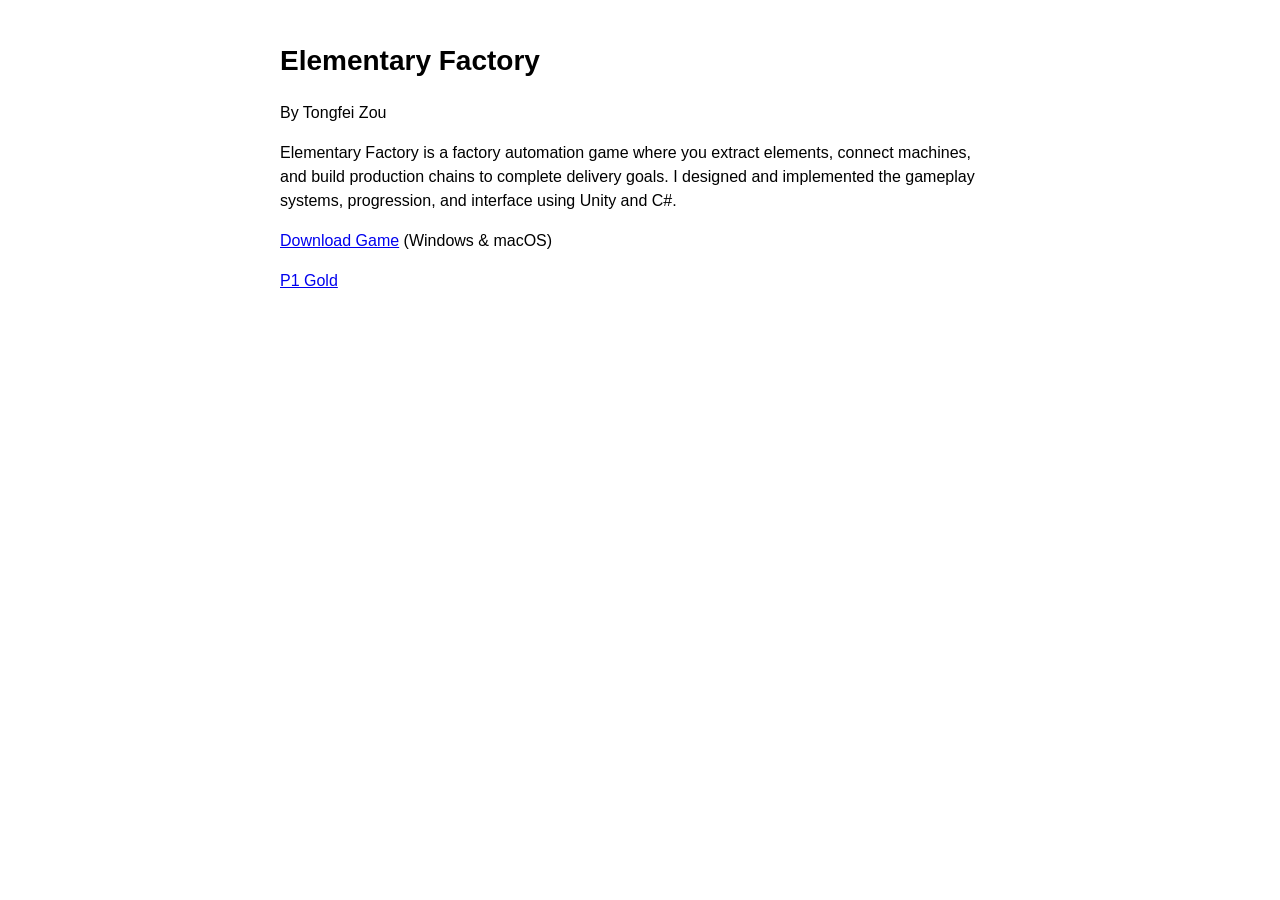
==== commit abcd14d4: "Simplify game pages to author description and download" ====
--- a/index.html
+++ b/index.html
@@ -3,60 +3,19 @@
 <head>
   <meta charset="utf-8">
   <meta name="viewport" content="width=device-width, initial-scale=1">
-  <meta name="theme-color" content="#f4f0e7">
-  <meta name="description" content="Tongfei Zou's EECS 494 game portfolio. Explore Elementary Factory, a factory automation game about elements, production chains, and delivery goals.">
-  <title>Tongfei Zou — Game Projects</title>
-  <link rel="stylesheet" href="styles.css">
-  <script src="config.js" defer></script>
-  <script src="script.js" defer></script>
+  <title>Elementary Factory | Tongfei Zou</title>
+  <style>
+    body { max-width: 720px; margin: 40px auto; padding: 0 20px; font: 16px/1.5 Arial, sans-serif; }
+    h1 { font-size: 28px; }
+  </style>
 </head>
 <body>
-  <a class="skip-link" href="#main">Skip to content</a>
-  <header class="site-header page-width">
-    <a class="identity" href="#top" aria-label="Tongfei Zou, home"><span class="identity-mark" aria-hidden="true">tz<span></span></span><span>Tongfei Zou<span class="identity-note">EECS 494 · Game projects</span></span></a>
-    <nav aria-label="Main navigation"><a href="#project">Selected work</a><a href="#about">About</a><a class="nav-download" href="#download">Downloads <span aria-hidden="true">↗</span></a></nav>
-  </header>
-
-  <main id="main">
-    <section class="hero page-width" id="top" aria-labelledby="game-title">
-      <div class="hero-copy">
-        <p class="eyebrow"><span class="status-dot" aria-hidden="true"></span> P2 Gold · Featured project</p>
-        <h1 id="game-title">Elementary<br>Factory<span class="orange">.</span></h1>
-        <p class="hero-intro">A factory automation game about turning simple elements into intricate production chains.</p>
-        <p class="hero-description">Extract. Combine. Deliver. Find the right rhythm between the machines, the materials, and the next objective.</p>
-        <div class="hero-actions"><a class="button button-primary is-pending" href="#download" data-config-link="elementaryDownload" aria-disabled="true"><span data-link-label>Download link pending</span><span aria-hidden="true">↗</span></a><a class="text-link" href="#project">Explore the project <span aria-hidden="true">↓</span></a></div>
-        <p class="platform-note">Single-player · Windows &amp; macOS · Unity 6</p>
-      </div>
-      <figure class="hero-visual">
-        <div class="visual-topline"><span>ELEMENTARY FACTORY</span><span class="visual-edition">P2 / GOLD</span></div>
-        <div class="image-frame hero-image-frame">
-          <img class="game-image" src="assets/elementary-factory-overview.png" alt="Elementary Factory's opening resource map and central warehouse" width="1600" height="900" fetchpriority="high">
-          <div class="image-placeholder" aria-hidden="true"><div class="placeholder-map"><i class="map-cluster map-cluster-a"></i><i class="map-cluster map-cluster-b"></i><i class="map-cluster map-cluster-c"></i><i class="map-belt map-belt-a"></i><i class="map-belt map-belt-b"></i><i class="map-machine map-machine-a"></i><i class="map-machine map-machine-b"></i><i class="map-warehouse"></i></div><span class="placeholder-label">Gameplay image pending</span></div>
-        </div>
-        <figcaption><span>A world of elements. A network of decisions.</span><span aria-hidden="true">01 — OVERVIEW</span></figcaption>
-      </figure>
-    </section>
-
-    <section class="project-section page-width" id="project" aria-labelledby="project-title">
-      <div class="section-heading"><p class="eyebrow">01 / The project</p><h2 id="project-title">From a resource node<br>to a running factory.</h2><p>Conveyors move materials. Extractors do the mining. Processing machines turn carefully routed inputs into the next element, while limited output space makes every connection matter.</p></div>
-      <dl class="project-facts"><div><dt>Delivery goals</dt><dd>09</dd></div><div><dt>Build tools</dt><dd>12</dd></div><div><dt>Element kinds</dt><dd>08</dd></div><div class="tier-fact"><dt>Material tiers</dt><dd>I <span>&amp;</span> II</dd><p>Magic appears at tier I only.</p></div></dl>
-
-      <div class="systems-layout">
-        <figure class="detail-visual"><div class="image-frame detail-image-frame"><img class="game-image" src="assets/elementary-factory-detail.png" alt="Close view of Elementary Factory's machines, transport routes, and interface" width="1600" height="900" loading="lazy"><div class="image-placeholder detail-placeholder" aria-hidden="true"><div class="placeholder-detail"><span class="detail-track"></span><span class="detail-machine"></span><span class="detail-port detail-port-left"></span><span class="detail-port detail-port-right"></span><span class="detail-port detail-port-bottom"></span></div><span class="placeholder-label">Gameplay detail pending</span></div></div><figcaption><span>Production, transport, and feedback in one view.</span><span aria-hidden="true">02 — SYSTEMS</span></figcaption></figure>
-        <div class="systems-copy"><p class="eyebrow teal">Inside the loop</p><h3>Simple inputs.<br>Deliberate connections.</h3><p>The Basic Assembler reads its left and right inputs in order. Furnaces and Pressurizers use separate fuel ports. The Triple Assembler adds a shared five-second clock.</p><p>A blocked output stays queued. Unsupported batches return their original inputs in order. The challenge is to build a chain that can keep moving.</p>
-          <div class="recipe" role="img" aria-label="Basic Assembler recipe: Fire tier I on the left plus Water tier I on the right produces Stone tier I in two working seconds"><div class="recipe-elements"><span class="element"><i class="element-symbol fire" aria-hidden="true"></i><span>Fire <b>I</b></span></span><span class="recipe-plus" aria-hidden="true">+</span><span class="element"><i class="element-symbol water" aria-hidden="true"></i><span>Water <b>I</b></span></span><span class="recipe-arrow" aria-hidden="true">→</span><span class="element"><i class="element-symbol stone" aria-hidden="true"></i><span>Stone <b>I</b></span></span></div><div class="recipe-note"><span>Basic Assembler · Ordered inputs</span><span>2 working seconds</span></div></div>
-        </div>
-      </div>
-    </section>
-
-    <section class="contributions-section" aria-labelledby="contribution-title"><div class="page-width contributions-layout"><div class="contribution-intro"><p class="eyebrow">02 / My contribution</p><h2 id="contribution-title">The systems.<br>The interaction.<br>The details.</h2><p>Work on Elementary Factory spans the production logic and the interface players use to understand it.</p><p class="stack-label">Made with</p><ul class="technology-list" aria-label="Technologies"><li>Unity 6</li><li>C#</li><li>Unity UI</li><li>TextMesh Pro</li></ul></div><div class="contribution-list"><article><span class="contribution-number" aria-hidden="true">01</span><div><h3>Production &amp; logistics</h3><p>Ordered recipes, exact material tiers, fuel credits, conveyor backpressure, tunnels, filters, and storage transfers. Queues preserve materials when a downstream route fills up.</p></div></article><article><span class="contribution-number" aria-hidden="true">02</span><div><h3>Progression &amp; feedback</h3><p>Nine delivery objectives, progressive tool unlocks, and material construction costs. The final objective measures a real five-second delivery window; statistics show production, deliveries, and stored resources.</p></div></article><article><span class="contribution-number" aria-hidden="true">03</span><div><h3>Interface &amp; usability</h3><p>An icon toolbar, automatic component demonstrations, discovered-resource inventory, and machine inspectors. Camera controls and visible accelerator ranges make the factory easier to navigate and plan.</p></div></article></div></div></section>
-
-    <section class="secondary-project page-width" id="p1" aria-labelledby="p1-title"><div class="secondary-index"><p class="eyebrow">03 / More course work</p><span class="outline-number" aria-hidden="true">P1</span><p class="collaboration-note">Developed with <a href="leo-liu.html">Leo Liu <span aria-hidden="true">↗</span></a></p></div><div class="secondary-copy"><span class="project-label">P1 Gold</span><h2 id="p1-title">Legend of Zelda</h2><p>A recreation of the classic Zelda dungeon flow with a four-room custom challenge built around charged sword attacks.</p><p class="p1-contribution"><strong>My contribution</strong>I implemented the Gold custom level, charged sword mechanic, projectile barrage encounters, room progression, charge HUD, and in-game teaching cues.</p><ul class="technology-list" aria-label="P1 technologies"><li>Unity 6</li><li>C#</li><li>Unity Input System</li><li>2D Physics</li></ul><a class="text-link is-pending" href="#p1" data-config-link="p1Download" aria-disabled="true"><span data-link-label>P1 build link pending</span><span aria-hidden="true">↗</span></a></div></section>
-
-    <section class="about-section page-width" id="about" aria-labelledby="about-title"><p class="eyebrow">04 / About</p><div><h2 id="about-title">I'm Tongfei Zou.</h2><p>This portfolio brings together my EECS 494 game projects. Elementary Factory is the featured project, with work across game systems, player interaction, and interface design.</p></div><a class="credits-link" href="credits.txt" data-config-link="creditsUrl">Project credits &amp; licenses <span aria-hidden="true">↗</span></a></section>
-
-    <section class="download-section" id="download" aria-labelledby="download-title"><div class="page-width download-layout"><div class="download-copy"><p class="eyebrow">Try Elementary Factory</p><h2 id="download-title">Your next connection<br>starts here.</h2><p>Windows and macOS builds in one download.<br>Extract the complete ZIP before opening the game.</p><a class="button button-dark is-pending" href="#download" data-config-link="elementaryDownload" aria-disabled="true"><span data-link-label>Download link pending</span><span aria-hidden="true">↗</span></a><p class="download-status" id="download-status" role="status">The public download link is being prepared.</p></div><div class="controls"><h3>A few controls to get started</h3><dl><div><dt><kbd>W</kbd><kbd>A</kbd><kbd>S</kbd><kbd>D</kbd></dt><dd>Move camera</dd></div><div><dt>Mouse wheel</dt><dd>Zoom</dd></div><div><dt>Left click / drag</dt><dd>Build</dd></div><div><dt>Right click / drag</dt><dd>Remove</dd></div><div><dt><kbd>R</kbd> / <kbd>Alt</kbd> + <kbd>R</kbd></dt><dd>Rotate / reverse</dd></div><div><dt><kbd>B</kbd></dt><dd>Statistics</dd></div></dl></div></div></section>
+  <main>
+    <h1>Elementary Factory</h1>
+    <p>By Tongfei Zou</p>
+    <p>Elementary Factory is a factory automation game where you extract elements, connect machines, and build production chains to complete delivery goals. I designed and implemented the gameplay systems, progression, and interface using Unity and C#.</p>
+    <p><a href="https://github.com/yYuanDaD/portfolio/releases/download/playable-2026-10-18/Elementary_Factory_playable.zip">Download Game</a> (Windows &amp; macOS)</p>
+    <p><a href="p1.html">P1 Gold</a></p>
   </main>
-  <footer class="site-footer page-width"><span>Tongfei Zou</span><span>EECS 494 · Game portfolio</span><div class="footer-links"><a href="https://github.com/yYuanDaD">GitHub <span aria-hidden="true">↗</span></a><a href="#top">Back to top <span aria-hidden="true">↑</span></a></div></footer>
 </body>
 </html>
